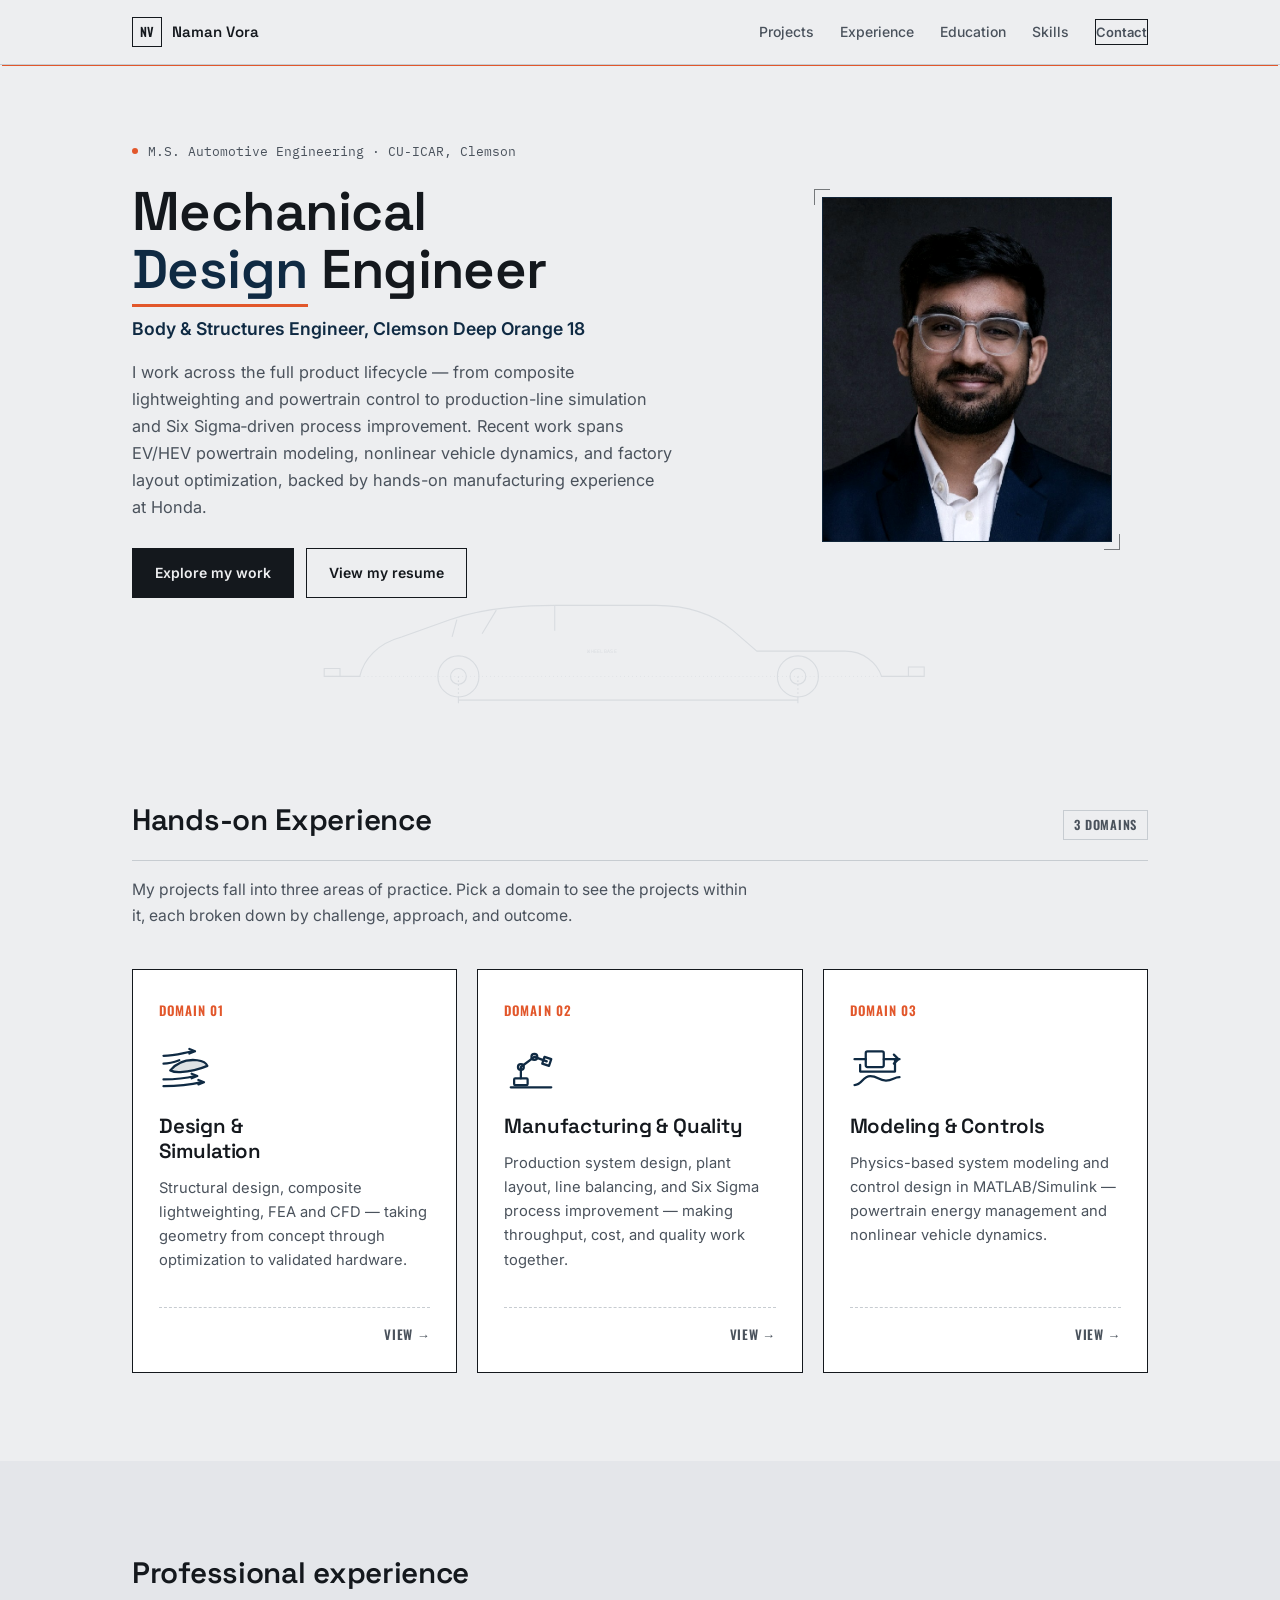
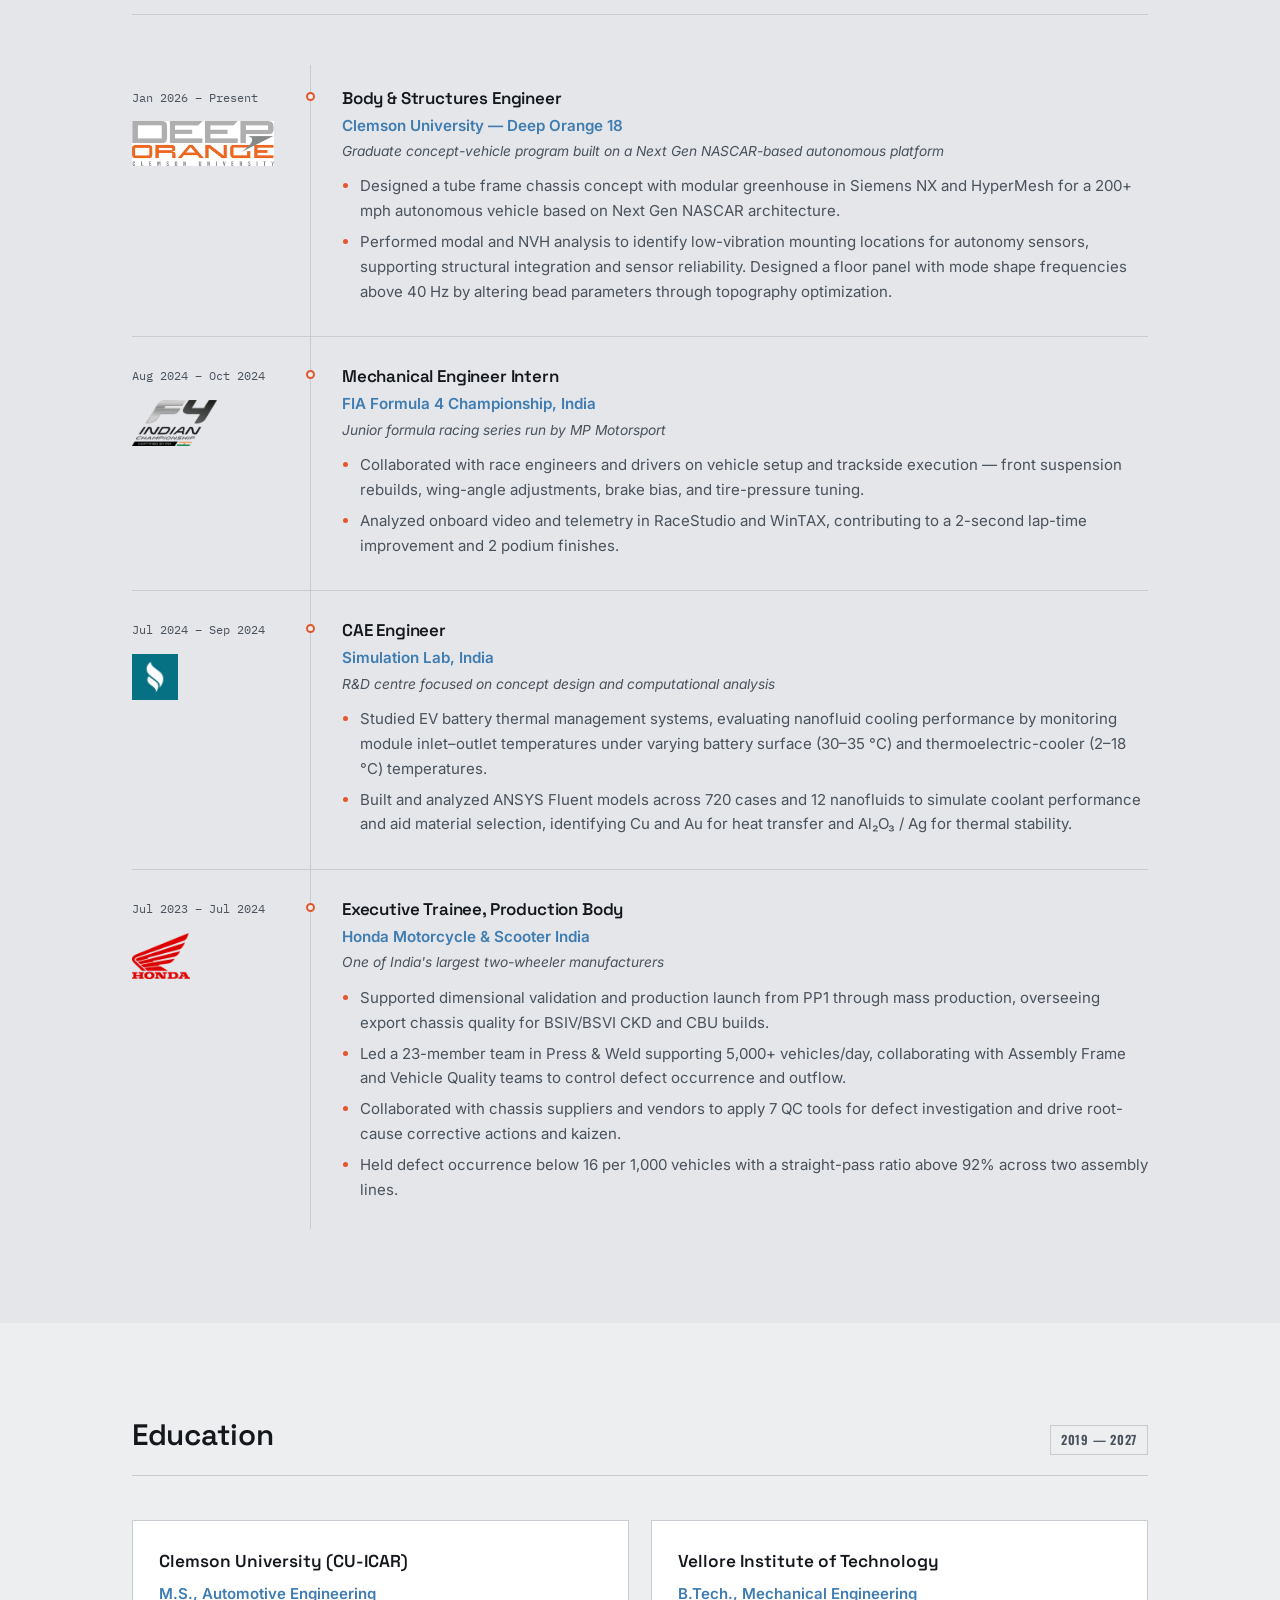
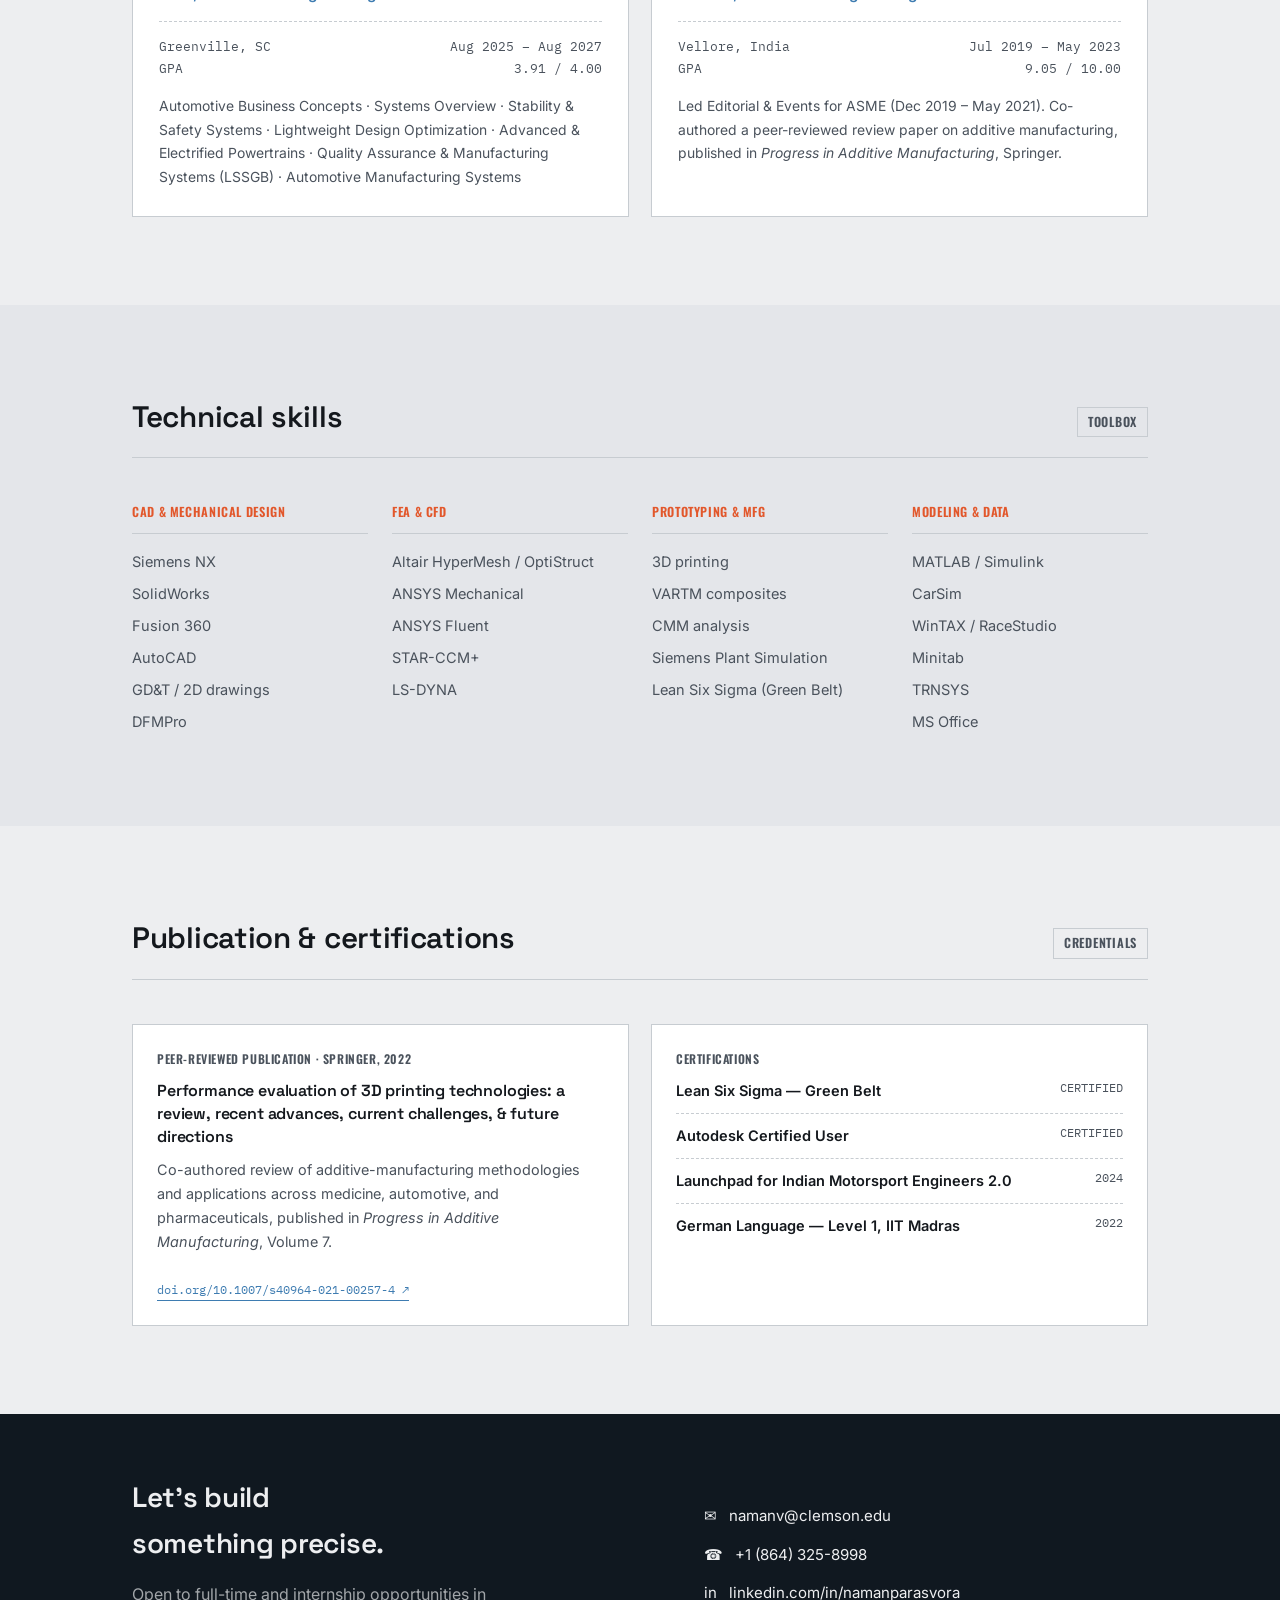
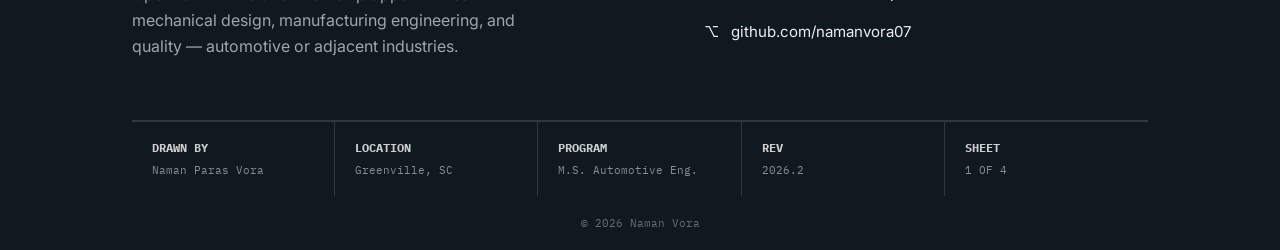
==== index.html @ 6ae72578 "Add files via upload" ====
<!DOCTYPE html>
<html lang="en">
<head>
<meta charset="UTF-8">
<meta name="viewport" content="width=device-width, initial-scale=1.0">
<title>Naman Vora — Mechanical Design, Manufacturing &amp; Quality Engineer</title>
<meta name="description" content="Portfolio of Naman Vora — mechanical engineer working across automotive design, manufacturing systems, and quality engineering.">
<link rel="preconnect" href="https://fonts.googleapis.com">
<link rel="preconnect" href="https://fonts.gstatic.com" crossorigin>
<link href="https://fonts.googleapis.com/css2?family=Space+Grotesk:wght@500;600;700&family=Inter:wght@400;500;600&family=IBM+Plex+Mono:wght@400;500;600&family=Oswald:wght@500;600;700&display=swap" rel="stylesheet">
<link rel="stylesheet" href="styles.css">
</head>
<body>

<nav class="nav">
  <div class="wrap">
    <a href="index.html" class="nav-mark"><span class="box">NV</span> Naman Vora</a>
    <ul class="nav-links" id="navLinks">
      <li><a href="#work">Projects</a></li>
      <li><a href="#experience">Experience</a></li>
      <li><a href="#education">Education</a></li>
      <li><a href="#skills">Skills</a></li>
      <li><a href="#contact" class="nav-cta">Contact</a></li>
    </ul>
    <button class="nav-toggle" id="navToggle" aria-label="Toggle menu"><span></span></button>
  </div>
</nav>

<header class="hero">
  <div class="wrap">
    <div>
      <div class="eyebrow-line"><span class="dot"></span> M.S. Automotive Engineering · CU-ICAR, Clemson</div>
      <h1>Mechanical <em>Design</em> Engineer</h1>
      <div class="role">Body &amp; Structures Engineer, Clemson Deep Orange 18</div>
      <p class="lede">I work across the full product lifecycle — from composite lightweighting and powertrain control to production-line simulation and Six Sigma&#8209;driven process improvement. Recent work spans EV/HEV powertrain modeling, nonlinear vehicle dynamics, and factory layout optimization, backed by hands-on manufacturing experience at Honda.</p>
      <div class="hero-actions">
        <a class="btn btn-solid" href="#work">Explore my work</a>
        <a class="btn btn-ghost" href="assets/Naman_Vora_Resume.pdf" target="_blank" rel="noopener">View my resume</a>
      </div>
    </div>
    <div class="hero-photo-wrap crop">
      <img class="hero-photo" src="assets/naman-photo.jpg" alt="Portrait of Naman Vora">
    </div>
  </div>

  <svg class="blueprint-car" viewBox="0 0 1000 190" preserveAspectRatio="xMidYMax meet" aria-hidden="true">
    <g fill="none" stroke="currentColor" stroke-width="1.4">
      <path d="M120 150 L145 150 C150 128 168 108 198 100 L260 78 C300 64 345 60 392 60 L520 60 C560 60 592 70 618 92 L648 118 L760 118 C782 118 800 132 806 150 L840 150"/>
      <path d="M840 150 L860 150 L860 138 L840 138 Z"/>
      <path d="M120 150 L100 150 L100 140 L120 140 Z"/>
      <path d="M262 100 L268 78 M300 96 L318 66 M392 92 L392 60"/>
      <circle cx="270" cy="150" r="26"/><circle cx="270" cy="150" r="10"/>
      <circle cx="700" cy="150" r="26"/><circle cx="700" cy="150" r="10"/>
      <line x1="270" y1="150" x2="270" y2="176" stroke-dasharray="2 3"/>
      <line x1="700" y1="150" x2="700" y2="176" stroke-dasharray="2 3"/>
      <line x1="270" y1="180" x2="700" y2="180"/>
      <line x1="270" y1="176" x2="270" y2="184"/><line x1="700" y1="176" x2="700" y2="184"/>
      <line x1="100" y1="150" x2="860" y2="150" stroke-dasharray="1 4" stroke-width="1"/>
    </g>
    <text x="452" y="120" class="dim-text" text-anchor="middle">WHEELBASE</text>
  </svg>
</header>

<!-- ============ WORK: THREE DOMAINS ============ -->
<section id="work">
  <div class="wrap">
    <div class="section-head">
      <h2>Hands-on Experience</h2>
      <span class="tag">3 DOMAINS</span>
    </div>
    <p class="section-sub">My projects fall into three areas of practice. Pick a domain to see the projects within it, each broken down by challenge, approach, and outcome.</p>

    <div class="domains">

      <a class="domain-card" href="design-simulation.html">
        <div class="dc-num">DOMAIN 01</div>
        <svg class="dc-icon" viewBox="0 0 48 48" fill="none" stroke="currentColor" stroke-width="2" stroke-linecap="round" stroke-linejoin="round">
          <path d="M10 27 C16 20 25 17 34 18 C39 18.6 42 20.5 43 23 C36 26 28 28 19 28.5 C15 28.7 12 28 10 27 Z" fill="currentColor" fill-opacity=".14"/>
          <path d="M4 14 C14 14 21 11.5 30 10"/>
          <path d="M4 21 C10 21 14 19.5 18 18"/>
          <path d="M4 35 C15 35 24 34 32 32"/>
          <path d="M4 41 C16 41 27 40 38 37.5"/>
          <path d="M27 8 L32 10 L27 12"/>
          <path d="M29 30 L34 32 L29 34"/>
          <path d="M35 35.5 L40 37.5 L35 39.5"/>
        </svg>
        <h3>Design &amp;<br>Simulation</h3>
        <p>Structural design, composite lightweighting, FEA and CFD — taking geometry from concept through optimization to validated hardware.</p>
        <div class="dc-meta"><span></span><span class="dc-go">VIEW →</span></div>
      </a>

      <a class="domain-card" href="manufacturing-quality.html">
        <div class="dc-num">DOMAIN 02</div>
        <svg class="dc-icon" viewBox="0 0 48 48" fill="none" stroke="currentColor" stroke-width="2" stroke-linecap="round" stroke-linejoin="round">
          <path d="M6 42 H42"/>
          <rect x="9" y="34" width="12" height="6" rx="1"/>
          <path d="M15 34 V24 L27 15"/>
          <path d="M27 15 L38 19"/>
          <circle cx="15" cy="24" r="2.6"/>
          <circle cx="27" cy="15" r="2.6"/>
          <path d="M36 15 L42 17 L40 23 L34 21 Z"/>
        </svg>
        <h3>Manufacturing &amp; Quality</h3>
        <p>Production system design, plant layout, line balancing, and Six Sigma process improvement — making throughput, cost, and quality work together.</p>
        <div class="dc-meta"><span></span><span class="dc-go">VIEW →</span></div>
      </a>

      <a class="domain-card" href="modeling-controls.html">
        <div class="dc-num">DOMAIN 03</div>
        <svg class="dc-icon" viewBox="0 0 48 48" fill="none" stroke="currentColor" stroke-width="2" stroke-linecap="round" stroke-linejoin="round">
          <path d="M4 17 H14"/>
          <rect x="14" y="10" width="16" height="14" rx="1.5"/>
          <path d="M30 17 H44"/>
          <path d="M39 13 L43 17 L39 21"/>
          <path d="M40 17 V28 H9 V22"/>
          <path d="M4 40 C11 40 11 32 18 32 C25 32 25 36 32 36 C38 36 39 33 44 33"/>
        </svg>
        <h3>Modeling &amp; Controls</h3>
        <p>Physics-based system modeling and control design in MATLAB/Simulink — powertrain energy management and nonlinear vehicle dynamics.</p>
        <div class="dc-meta"><span></span><span class="dc-go">VIEW →</span></div>
      </a>

    </div>
  </div>
</section>

<!-- ============ EXPERIENCE ============ -->
<section id="experience" style="background:var(--paper-2);">
  <div class="wrap">
    <div class="section-head">
      <h2>Professional experience</h2>
    </div>
    <div class="timeline">
      <div class="tl-item">
        <div class="tl-date">Jan 2026 – Present
          <img class="tl-logo" src="assets/logo-deep-orange.png" alt="Deep Orange, Clemson University logo">
        </div>
        <div class="tl-body">
          <h3>Body &amp; Structures Engineer</h3>
          <div class="org">Clemson University — Deep Orange 18</div>
          <div class="org-desc">Graduate concept-vehicle program built on a Next Gen NASCAR-based autonomous platform</div>
          <ul>
            <li>Designed a tube frame chassis concept with modular greenhouse in Siemens NX and HyperMesh for a 200+ mph autonomous vehicle based on Next Gen NASCAR architecture.</li>
            <li>Performed modal and NVH analysis to identify low-vibration mounting locations for autonomy sensors, supporting structural integration and sensor reliability. Designed a floor panel with mode shape frequencies above 40 Hz by altering bead parameters through topography optimization.</li>
          </ul>
        </div>
      </div>
      <div class="tl-item">
        <div class="tl-date">Aug 2024 – Oct 2024
          <img class="tl-logo" src="assets/logo-f4-indian.png" alt="FIA Formula 4 Indian Championship logo">
        </div>
        <div class="tl-body">
          <h3>Mechanical Engineer Intern</h3>
          <div class="org">FIA Formula 4 Championship, India</div>
          <div class="org-desc">Junior formula racing series run by MP Motorsport</div>
          <ul>
            <li>Collaborated with race engineers and drivers on vehicle setup and trackside execution — front suspension rebuilds, wing-angle adjustments, brake bias, and tire-pressure tuning.</li>
            <li>Analyzed onboard video and telemetry in RaceStudio and WinTAX, contributing to a 2-second lap-time improvement and 2 podium finishes.</li>
          </ul>
        </div>
      </div>
      <div class="tl-item">
        <div class="tl-date">Jul 2024 – Sep 2024
          <img class="tl-logo" src="assets/logo-simulation-lab.png" alt="Simulation Lab logo">
        </div>
        <div class="tl-body">
          <h3>CAE Engineer</h3>
          <div class="org">Simulation Lab, India</div>
          <div class="org-desc">R&amp;D centre focused on concept design and computational analysis</div>
          <ul>
            <li>Studied EV battery thermal management systems, evaluating nanofluid cooling performance by monitoring module inlet–outlet temperatures under varying battery surface (30–35 °C) and thermoelectric-cooler (2–18 °C) temperatures.</li>
            <li>Built and analyzed ANSYS Fluent models across 720 cases and 12 nanofluids to simulate coolant performance and aid material selection, identifying Cu and Au for heat transfer and Al₂O₃ / Ag for thermal stability.</li>
          </ul>
        </div>
      </div>
      <div class="tl-item">
        <div class="tl-date">Jul 2023 – Jul 2024
          <img class="tl-logo" src="assets/logo-honda.png" alt="Honda logo">
        </div>
        <div class="tl-body">
          <h3>Executive Trainee, Production Body</h3>
          <div class="org">Honda Motorcycle &amp; Scooter India</div>
          <div class="org-desc">One of India's largest two-wheeler manufacturers</div>
          <ul>
            <li>Supported dimensional validation and production launch from PP1 through mass production, overseeing export chassis quality for BSIV/BSVI CKD and CBU builds.</li>
            <li>Led a 23-member team in Press &amp; Weld supporting 5,000+ vehicles/day, collaborating with Assembly Frame and Vehicle Quality teams to control defect occurrence and outflow.</li>
            <li>Collaborated with chassis suppliers and vendors to apply 7 QC tools for defect investigation and drive root-cause corrective actions and kaizen.</li>
            <li>Held defect occurrence below 16 per 1,000 vehicles with a straight-pass ratio above 92% across two assembly lines.</li>
          </ul>
        </div>
      </div>
    </div>
  </div>
</section>

<!-- ============ EDUCATION ============ -->
<section id="education">
  <div class="wrap">
    <div class="section-head">
      <h2>Education</h2>
      <span class="tag">2019 — 2027</span>
    </div>
    <div class="edu-grid">
      <div class="edu-card">
        <div class="school">Clemson University (CU-ICAR)</div>
        <div class="degree">M.S., Automotive Engineering</div>
        <div class="meta"><span>Greenville, SC</span><span>Aug 2025 – Aug 2027</span></div>
        <div class="meta tight"><span>GPA</span><span>3.91 / 4.00</span></div>
        <div class="courses">Automotive Business Concepts · Systems Overview · Stability &amp; Safety Systems · Lightweight Design Optimization · Advanced &amp; Electrified Powertrains · Quality Assurance &amp; Manufacturing Systems (LSSGB) · Automotive Manufacturing Systems</div>
      </div>
      <div class="edu-card">
        <div class="school">Vellore Institute of Technology</div>
        <div class="degree">B.Tech., Mechanical Engineering</div>
        <div class="meta"><span>Vellore, India</span><span>Jul 2019 – May 2023</span></div>
        <div class="meta tight"><span>GPA</span><span>9.05 / 10.00</span></div>
        <div class="courses">Led Editorial &amp; Events for ASME (Dec 2019 – May 2021). Co-authored a peer-reviewed review paper on additive manufacturing, published in <em>Progress in Additive Manufacturing</em>, Springer.</div>
      </div>
    </div>
  </div>
</section>

<!-- ============ SKILLS ============ -->
<section id="skills" style="background:var(--paper-2);">
  <div class="wrap">
    <div class="section-head">
      <h2>Technical skills</h2>
      <span class="tag">TOOLBOX</span>
    </div>
    <div class="skills-grid">
      <div class="skill-col">
        <div class="skill-cat">CAD &amp; MECHANICAL DESIGN</div>
        <ul><li>Siemens NX</li><li>SolidWorks</li><li>Fusion 360</li><li>AutoCAD</li><li>GD&amp;T / 2D drawings</li><li>DFMPro</li></ul>
      </div>
      <div class="skill-col">
        <div class="skill-cat">FEA &amp; CFD</div>
        <ul><li>Altair HyperMesh / OptiStruct</li><li>ANSYS Mechanical</li><li>ANSYS Fluent</li><li>STAR-CCM+</li><li>LS-DYNA</li></ul>
      </div>
      <div class="skill-col">
        <div class="skill-cat">PROTOTYPING &amp; MFG</div>
        <ul><li>3D printing</li><li>VARTM composites</li><li>CMM analysis</li><li>Siemens Plant Simulation</li><li>Lean Six Sigma (Green Belt)</li></ul>
      </div>
      <div class="skill-col">
        <div class="skill-cat">MODELING &amp; DATA</div>
        <ul><li>MATLAB / Simulink</li><li>CarSim</li><li>WinTAX / RaceStudio</li><li>Minitab</li><li>TRNSYS</li><li>MS Office</li></ul>
      </div>
    </div>
  </div>
</section>

<!-- ============ PUBLICATION + CERTS ============ -->
<section>
  <div class="wrap">
    <div class="section-head">
      <h2>Publication &amp; certifications</h2>
      <span class="tag">CREDENTIALS</span>
    </div>
    <div class="credly-row">
      <div class="pub-card">
        <div class="k">PEER-REVIEWED PUBLICATION · SPRINGER, 2022</div>
        <h3>Performance evaluation of 3D printing technologies: a review, recent advances, current challenges, &amp; future directions</h3>
        <p style="color:var(--ink-soft); font-size:.9rem; margin-top:10px;">Co-authored review of additive-manufacturing methodologies and applications across medicine, automotive, and pharmaceuticals, published in <em>Progress in Additive Manufacturing</em>, Volume 7.</p>
        <a class="doi" href="https://doi.org/10.1007/s40964-021-00257-4" target="_blank" rel="noopener">doi.org/10.1007/s40964-021-00257-4 ↗</a>
      </div>
      <div class="cert-card">
        <div class="k">CERTIFICATIONS</div>
        <ul class="cert-list">
          <li><span class="c-name">Lean Six Sigma — Green Belt</span><span class="c-meta">CERTIFIED</span></li>
          <li><span class="c-name">Autodesk Certified User</span><span class="c-meta">CERTIFIED</span></li>
          <li><span class="c-name">Launchpad for Indian Motorsport Engineers 2.0</span><span class="c-meta">2024</span></li>
          <li><span class="c-name">German Language — Level 1, IIT Madras</span><span class="c-meta">2022</span></li>
        </ul>
      </div>
    </div>
  </div>
</section>

<footer id="contact">
  <div class="wrap">
    <div class="footer-top">
      <div>
        <h2>Let's build something precise.</h2>
        <p>Open to full-time and internship opportunities in mechanical design, manufacturing engineering, and quality — automotive or adjacent industries.</p>
      </div>
      <div class="footer-contacts">
        <a href="mailto:namanv@clemson.edu">✉ &nbsp; namanv@clemson.edu</a>
        <a href="tel:+18643258998">☎ &nbsp; +1 (864) 325-8998</a>
        <a href="https://www.linkedin.com/in/namanparasvora/" target="_blank" rel="noopener">in &nbsp; linkedin.com/in/namanparasvora</a>
        <a href="https://github.com/namanvora07" target="_blank" rel="noopener">⌥ &nbsp; github.com/namanvora07</a>
      </div>
    </div>
    <div class="title-block">
      <div><b>DRAWN BY</b>Naman Paras Vora</div>
      <div><b>LOCATION</b>Greenville, SC</div>
      <div><b>PROGRAM</b>M.S. Automotive Eng.</div>
      <div><b>REV</b>2026.2</div>
      <div><b>SHEET</b>1 OF 4</div>
    </div>
    <div class="copyright">© 2026 Naman Vora</div>
  </div>
</footer>

<script src="script.js"></script>
</body>
</html>
---- styles.css ----
/* ============================================================
   Naman Vora — Portfolio
   Shared stylesheet: home + three domain pages
   ============================================================ */

:root{
  --paper:      #EDEEF0;
  --paper-2:    #E4E6EA;
  --ink:        #14181D;
  --ink-soft:   #4A525C;
  --navy:       #0F2A43;
  --blue:       #3E7CB1;
  --orange:     #E2572B;
  --line:       #C7CCD1;
  --paper-dark: #101820;
  --white:      #FFFFFF;

  --font-display: 'Space Grotesk', sans-serif;
  --font-body:    'Inter', sans-serif;
  --font-mono:    'IBM Plex Mono', monospace;
  --font-din:     'Oswald', sans-serif;

  --maxw: 1080px;
}

*,*::before,*::after{ box-sizing: border-box; }

@media (prefers-reduced-motion: reduce){
  *{ animation-duration:.001ms !important; transition-duration:.001ms !important; scroll-behavior:auto !important; }
}

html{ scroll-behavior: smooth; }

body{
  margin:0;
  background: var(--paper);
  color: var(--ink);
  font-family: var(--font-body);
  font-size: 16px;
  line-height: 1.65;
  -webkit-font-smoothing: antialiased;
}

a{ color: inherit; text-decoration: none; }
img{ max-width:100%; display:block; }
h1,h2,h3,h4{ font-family: var(--font-display); margin:0; letter-spacing:-.01em; }

.wrap{ max-width: var(--maxw); margin:0 auto; padding: 0 32px; }

:focus-visible{ outline: 2px solid var(--orange); outline-offset: 3px; }

/* =========================== NAV =========================== */
.nav{
  position: sticky;
  top:0; z-index:100;
  background: rgba(237,238,240,.92);
  backdrop-filter: saturate(140%) blur(8px);
  border-bottom: 1px solid var(--line);
  box-shadow: 0 3px 0 -2px var(--orange);
}
.nav .wrap{ display:flex; align-items:center; justify-content:space-between; height:64px; }
.nav-mark{ display:flex; align-items:center; gap:10px; font-family:var(--font-display); font-weight:600; font-size:15px; }
.nav-mark .box{
  width:30px; height:30px; border:1.5px solid var(--ink);
  display:flex; align-items:center; justify-content:center;
  font-family:var(--font-din); font-weight:600; font-size:12.5px;
}
.nav-links{ display:flex; gap:26px; list-style:none; margin:0; padding:0; font-size:14px; font-weight:500; align-items:center; }
.nav-links a{ color:var(--ink-soft); padding:4px 0; position:relative; transition:color .15s ease; }
.nav-links a:hover, .nav-links a.active{ color:var(--ink); }
.nav-links a::after{ content:''; position:absolute; left:0; right:100%; bottom:-2px; height:2px; background:var(--orange); transition:right .2s ease; }
.nav-links a:hover::after, .nav-links a.active::after{ right:0; }
.nav-cta{ border:1.5px solid var(--ink); padding:7px 16px; font-size:13px; font-weight:600; }
.nav-cta:hover{ background:var(--ink); color:var(--paper); }
.nav-cta::after{ display:none; }
.nav-toggle{ display:none; background:none; border:1.5px solid var(--ink); width:40px; height:36px; align-items:center; justify-content:center; cursor:pointer; }
.nav-toggle span, .nav-toggle span::before, .nav-toggle span::after{ content:''; display:block; width:18px; height:2px; background:var(--ink); position:relative; }
.nav-toggle span::before{ position:absolute; top:-6px; }
.nav-toggle span::after{ position:absolute; top:6px; }

/* =========================== HOME HERO =========================== */
.hero{ padding: 76px 0 0; position:relative; overflow:hidden; }
.hero .wrap{
  display:grid; grid-template-columns: 1.4fr .85fr; gap:56px; align-items:center;
  position:relative; z-index:2; padding-bottom: 110px;
}
.eyebrow-line{ display:flex; align-items:center; gap:10px; font-family:var(--font-mono); font-size:12.5px; color:var(--ink-soft); margin-bottom:20px; }
.eyebrow-line .dot{ width:6px; height:6px; background:var(--orange); border-radius:50%; }
.hero h1{ font-size: clamp(2.3rem, 4.4vw, 3.4rem); line-height:1.07; font-weight:600; max-width:12ch; }
.hero h1 em{ font-style:normal; color:var(--navy); border-bottom:3px solid var(--orange); }
.hero .role{ margin-top:16px; font-size:1.1rem; color:var(--navy); font-weight:600; }
.hero p.lede{ margin-top:16px; max-width:54ch; color:var(--ink-soft); font-size:1.02rem; }
.hero-actions{ margin-top:28px; display:flex; gap:12px; flex-wrap:wrap; }

.btn{ display:inline-flex; align-items:center; gap:8px; padding:12px 22px; font-size:14px; font-weight:600; border:1.5px solid var(--ink); cursor:pointer; transition:all .15s ease; }
.btn-solid{ background:var(--ink); color:var(--paper); }
.btn-solid:hover{ background:var(--navy); border-color:var(--navy); }
.btn-ghost:hover{ background:var(--ink); color:var(--paper); }

.crop{ position:relative; }
.crop::before, .crop::after{ content:''; position:absolute; width:16px; height:16px; border:1.5px solid var(--ink); opacity:.55; }
.crop::before{ top:-8px; left:-8px; border-right:none; border-bottom:none; }
.crop::after{ bottom:-8px; right:-8px; border-left:none; border-top:none; }

.hero-photo-wrap{ position:relative; justify-self:center; }
.hero-photo{ width:290px; height:345px; object-fit:cover; filter:grayscale(28%) contrast(1.04); border:1px solid var(--navy); background:var(--navy); }

.blueprint-car{
  position:absolute; left:0; right:0; bottom:0; width:100%; height:150px;
  z-index:1; pointer-events:none; color:var(--navy); opacity:.09;
}
.blueprint-car .dim-text{ font-family:var(--font-mono); font-size:6px; letter-spacing:.06em; fill:var(--navy); stroke:none; }


/* =========================== SECTIONS =========================== */
section{ padding: 88px 0; }
.section-head{
  display:flex; align-items:baseline; justify-content:space-between; gap:20px;
  margin-bottom:44px; border-bottom:1px solid var(--line); padding-bottom:16px;
}
.section-head h2{ font-size:1.85rem; font-weight:600; }
.section-head .tag{
  font-family:var(--font-din); font-weight:600; font-size:12.5px; letter-spacing:.06em;
  color:var(--ink-soft); border:1px solid var(--line); padding:4px 10px; white-space:nowrap;
}
.section-sub{ max-width:62ch; color:var(--ink-soft); margin:-28px 0 40px; font-size:.98rem; }

/* =========================== DOMAIN CARDS (home) =========================== */
.domains{ display:grid; grid-template-columns:repeat(3,1fr); gap:20px; }
.domain-card{
  display:flex; flex-direction:column;
  border:1.5px solid var(--ink); background:var(--white);
  padding:30px 26px 26px; min-height:290px;
  transition: background .18s ease, color .18s ease, transform .18s ease;
}
.domain-card:hover{ background:var(--navy); color:var(--paper); transform:translateY(-3px); }
.domain-card .dc-num{
  font-family:var(--font-din); font-weight:600; font-size:13px; letter-spacing:.08em;
  color:var(--orange); margin-bottom:18px;
}
.domain-card .dc-icon{ width:54px; height:54px; margin-bottom:20px; color:var(--navy); transition:color .18s ease; }
.domain-card:hover .dc-icon{ color:var(--orange); }
.domain-card h3{ font-size:1.28rem; font-weight:600; line-height:1.22; }
.domain-card p{ margin-top:12px; font-size:.92rem; color:var(--ink-soft); transition:color .18s ease; flex-grow:1; }
.domain-card:hover p{ color:rgba(237,238,240,.78); }
.domain-card .dc-meta{
  margin-top:20px; padding-top:16px; border-top:1px dashed var(--line);
  display:flex; justify-content:flex-end; align-items:center;
  font-family:var(--font-mono); font-size:11.5px; color:var(--ink-soft);
  transition:color .18s ease, border-color .18s ease;
}
.domain-card:hover .dc-meta{ color:rgba(237,238,240,.7); border-color:rgba(237,238,240,.25); }
.domain-card .dc-go{ font-family:var(--font-din); font-weight:600; font-size:13px; letter-spacing:.05em; }

/* =========================== EXPERIENCE =========================== */
.timeline{ position:relative; }
.timeline::before{ content:''; position:absolute; left:178px; top:6px; bottom:6px; width:1px; background:var(--line); }
.tl-item{ display:grid; grid-template-columns:178px 1fr; gap:32px; padding:26px 0; border-top:1px solid var(--line); position:relative; }
.tl-item:first-child{ border-top:none; }
.tl-item::before{ content:''; position:absolute; left:174px; top:33px; width:9px; height:9px; background:var(--paper); border:2px solid var(--orange); border-radius:50%; }
.tl-date{ font-family:var(--font-mono); font-size:12px; color:var(--ink-soft); padding-top:3px; white-space:nowrap; }
.tl-logo{
  display:block;
  margin-top:14px;
  max-width:142px;
  max-height:46px;
  width:auto;
  height:auto;
  object-fit:contain;
  object-position:left center;
}
.tl-body h3{ font-size:1.06rem; font-weight:600; }
.tl-body .org{ color:var(--blue); font-weight:600; font-size:.95rem; }
.tl-body .org-desc{ color:var(--ink-soft); font-size:.86rem; font-style:italic; margin-top:2px; }
.tl-body ul{ margin:12px 0 0; padding-left:18px; color:var(--ink-soft); font-size:.94rem; }
.tl-body li{ margin-bottom:6px; }
.tl-body li::marker{ color:var(--orange); }

/* =========================== EDUCATION =========================== */
.edu-grid{ display:grid; grid-template-columns:1fr 1fr; gap:22px; }
.edu-card{ border:1px solid var(--line); padding:26px; background:var(--white); }
.edu-card .school{ font-size:1.08rem; font-weight:600; font-family:var(--font-display); }
.edu-card .degree{ margin-top:6px; color:var(--blue); font-weight:600; font-size:.94rem; }
.edu-card .meta{
  display:flex; justify-content:space-between; margin-top:14px; padding-top:14px;
  border-top:1px dashed var(--line); font-family:var(--font-mono); font-size:12.5px; color:var(--ink-soft);
}
.edu-card .meta.tight{ border-top:none; margin-top:2px; padding-top:0; }
.edu-card .courses{ margin-top:16px; font-size:.87rem; color:var(--ink-soft); line-height:1.7; }

/* =========================== SKILLS =========================== */
.skills-grid{ display:grid; grid-template-columns:repeat(4,1fr); gap:24px; }
.skill-col .skill-cat{ font-family:var(--font-din); font-weight:600; font-size:12.5px; letter-spacing:.05em; color:var(--orange); margin-bottom:12px; padding-bottom:10px; border-bottom:1px solid var(--line); }
.skill-col ul{ list-style:none; margin:0; padding:0; font-size:.91rem; color:var(--ink-soft); }
.skill-col li{ padding:4px 0; }

/* =========================== PUB / CERTS =========================== */
.credly-row{ display:grid; grid-template-columns:1fr 1fr; gap:22px; }
.pub-card, .cert-card{ border:1px solid var(--line); background:var(--white); padding:24px; }
.pub-card .k, .cert-card .k{ font-family:var(--font-din); font-weight:600; font-size:12px; letter-spacing:.05em; color:var(--ink-soft); margin-bottom:10px; }
.pub-card h3{ font-size:1rem; font-weight:600; line-height:1.45; }
.pub-card .doi{ margin-top:12px; display:inline-block; font-family:var(--font-mono); font-size:12px; color:var(--blue); border-bottom:1px solid var(--blue); }
.cert-list{ list-style:none; margin:0; padding:0; }
.cert-list li{ display:flex; justify-content:space-between; gap:16px; padding:10px 0; border-top:1px dashed var(--line); font-size:.91rem; }
.cert-list li:first-child{ border-top:none; padding-top:0; }
.cert-list .c-name{ font-weight:600; }
.cert-list .c-meta{ color:var(--ink-soft); font-family:var(--font-mono); font-size:11.5px; white-space:nowrap; }

/* =========================== DOMAIN PAGE HEADER =========================== */
.page-head{ background:var(--navy); color:var(--paper); padding:56px 0 44px; position:relative; overflow:hidden; }
.breadcrumb{ font-family:var(--font-mono); font-size:12px; color:rgba(237,238,240,.6); margin-bottom:20px; }
.breadcrumb a:hover{ color:var(--orange); }
.page-head h1{
  font-family: var(--font-din);
  font-weight: 700;
  text-transform: uppercase;
  font-size:clamp(2.1rem,4.2vw,3.1rem);
  max-width:18ch;
  line-height:1.06;
  letter-spacing:.01em;
  background: linear-gradient(95deg, #FF6A2B 0%, #E2572B 35%, #A44BC4 78%, #8B5CF6 100%);
  -webkit-background-clip: text;
  background-clip: text;
  color: transparent;
  -webkit-text-fill-color: transparent;
  padding-bottom: .06em;
}
.page-head p{ margin-top:16px; max-width:58ch; color:rgba(237,238,240,.75); font-size:1rem; }

/* =========================== PROJECT ENTRIES (domain pages) =========================== */
.projects-stack{ padding: 0 0 88px; }

.proj{ padding: 0 0 64px; }

/* full-bleed black banner heading each project */
.proj-banner{
  background: #000;
  color: #FFF;
  padding: 40px 0;
  margin-bottom: 30px;
}
.proj-banner .wrap{ display:block; }
.proj-banner h2{
  font-family: var(--font-din);
  font-weight: 700;
  text-transform: uppercase;
  font-size: clamp(1.75rem, 4.1vw, 3.15rem);
  line-height: 1.02;
  letter-spacing: .005em;
  margin: 0;
}

/* project meta sits below the black band, on the light page */
.proj-meta{
  display:grid; grid-template-columns:62px 1fr; gap:22px; align-items:start;
  margin-bottom: 34px;
}
.pb-index{
  font-family: var(--font-din); font-weight:600; font-size:16px;
  border:1.5px solid var(--ink); color:var(--ink);
  width:48px; height:48px; display:flex; align-items:center; justify-content:center;
}
.proj-meta .proj-sub{ color:var(--ink-soft); font-size:.95rem; }
.proj-meta .tags{ margin-top:14px; }

.tags{ display:flex; flex-wrap:wrap; gap:8px; }
.tag-chip{ font-family:var(--font-mono); font-size:11px; border:1px solid var(--line); padding:4px 9px; color:var(--ink-soft); background:var(--white); }

.cao{ display:block; max-width: 76ch; }
.cao-block{ padding:18px 0; border-top:1px dashed var(--line); }
.cao-block:first-child{ border-top:none; padding-top:0; }
.cao-label{
  font-family:var(--font-din); font-weight:600; font-size:12.5px; letter-spacing:.07em;
  color:var(--orange); margin-bottom:8px;
}
.cao-text{ color:var(--ink-soft); font-size:.97rem; }
.cao-text p + p{ margin-top:10px; }
.cao-text ul{ margin:8px 0 0; padding-left:18px; }
.cao-text li{ margin-bottom:5px; }
.cao-text li::marker{ color:var(--orange); }

/* project figures */
.proj-figures{
  margin-top:34px; display:grid; grid-template-columns:1fr 1fr; gap:22px;
}
.proj-figures.single{ grid-template-columns:1fr; }
.proj-figures figure.narrow img{ max-width:560px; }
.proj-figures figure{ margin:0; }
.proj-figures img{ width:100%; border:1px solid var(--line); background:var(--white); }
.proj-figures figcaption{
  margin-top:9px; font-family:var(--font-mono); font-size:11.5px; color:var(--ink-soft); line-height:1.5;
}


.page-nav{ border-top:1px solid var(--line); padding:34px 0 0; margin-top:20px; display:flex; justify-content:space-between; gap:20px; flex-wrap:wrap; }
.page-nav a{ font-family:var(--font-din); font-weight:600; font-size:14px; letter-spacing:.04em; border-bottom:2px solid transparent; padding-bottom:2px; }
.page-nav a:hover{ border-color:var(--orange); }

.note{
  background:#FFF6E8; border:1px solid #E8C88F; border-left:3px solid var(--orange);
  padding:14px 16px; font-size:.88rem; color:#6B4E1E; margin-top:16px;
}
.note b{ color:#4A3512; }

/* =========================== FOOTER =========================== */
footer{ background:var(--paper-dark); color:var(--paper); padding-top:60px; }
.footer-top{ display:grid; grid-template-columns:1.2fr 1fr; gap:40px; padding-bottom:44px; border-bottom:1px solid rgba(237,238,240,.14); }
.footer-top h2{ font-size:1.75rem; max-width:14ch; font-weight:600; }
.footer-top p{ color:rgba(237,238,240,.66); margin-top:14px; max-width:42ch; }
.footer-contacts{ display:flex; flex-direction:column; gap:13px; justify-content:center; align-items:flex-start; }
.footer-contacts a{ display:flex; align-items:center; gap:10px; font-size:.94rem; border-bottom:1px solid transparent; }
.footer-contacts a:hover{ border-color:var(--orange); }
.title-block{ display:grid; grid-template-columns:repeat(5,1fr); font-family:var(--font-mono); font-size:11px; color:rgba(237,238,240,.55); }
.title-block div{ padding:16px 20px; border-right:1px solid rgba(237,238,240,.14); border-top:1px solid rgba(237,238,240,.14); }
.title-block div:last-child{ border-right:none; }
.title-block b{ display:block; color:rgba(237,238,240,.85); font-size:12px; margin-bottom:4px; }
.copyright{ text-align:center; padding:18px 0; font-size:11px; color:rgba(237,238,240,.4); font-family:var(--font-mono); }

/* =========================== RESPONSIVE =========================== */
@media (max-width: 900px){
  .nav-links{ display:none; }
  .nav-toggle{ display:flex; }
  .hero .wrap{ grid-template-columns:1fr; padding-bottom:90px; }
  .hero-photo-wrap{ order:-1; margin-bottom:14px; }
  .hero-photo{ width:220px; height:262px; }
  .blueprint-car{ height:110px; opacity:.07; }
  .domains{ grid-template-columns:1fr; }
  .domain-card{ min-height:auto; }
  .edu-grid, .credly-row{ grid-template-columns:1fr; }
  .timeline::before{ left:8px; }
  .tl-item{ grid-template-columns:1fr; gap:8px; }
  .tl-item::before{ left:4px; top:8px; }
  .tl-date{ padding-top:0; }
  .tl-logo{ margin-top:10px; max-height:32px; }
  .skills-grid{ grid-template-columns:1fr 1fr; }
      .proj-figures{ grid-template-columns:1fr; }
  .proj-meta{ grid-template-columns:1fr; gap:14px; }
  .footer-top{ grid-template-columns:1fr; }
  .title-block{ grid-template-columns:1fr 1fr; }
  .title-block div{ border-right:none; }
}
@media (max-width: 520px){
  .wrap{ padding:0 20px; }
  section{ padding:60px 0; }
  .projects-stack{ padding:0 0 64px; }
  .proj{ padding:0 0 48px; }
  .proj-banner{ padding:26px 0; margin-bottom:32px; }
  .skills-grid{ grid-template-columns:1fr; }
  }
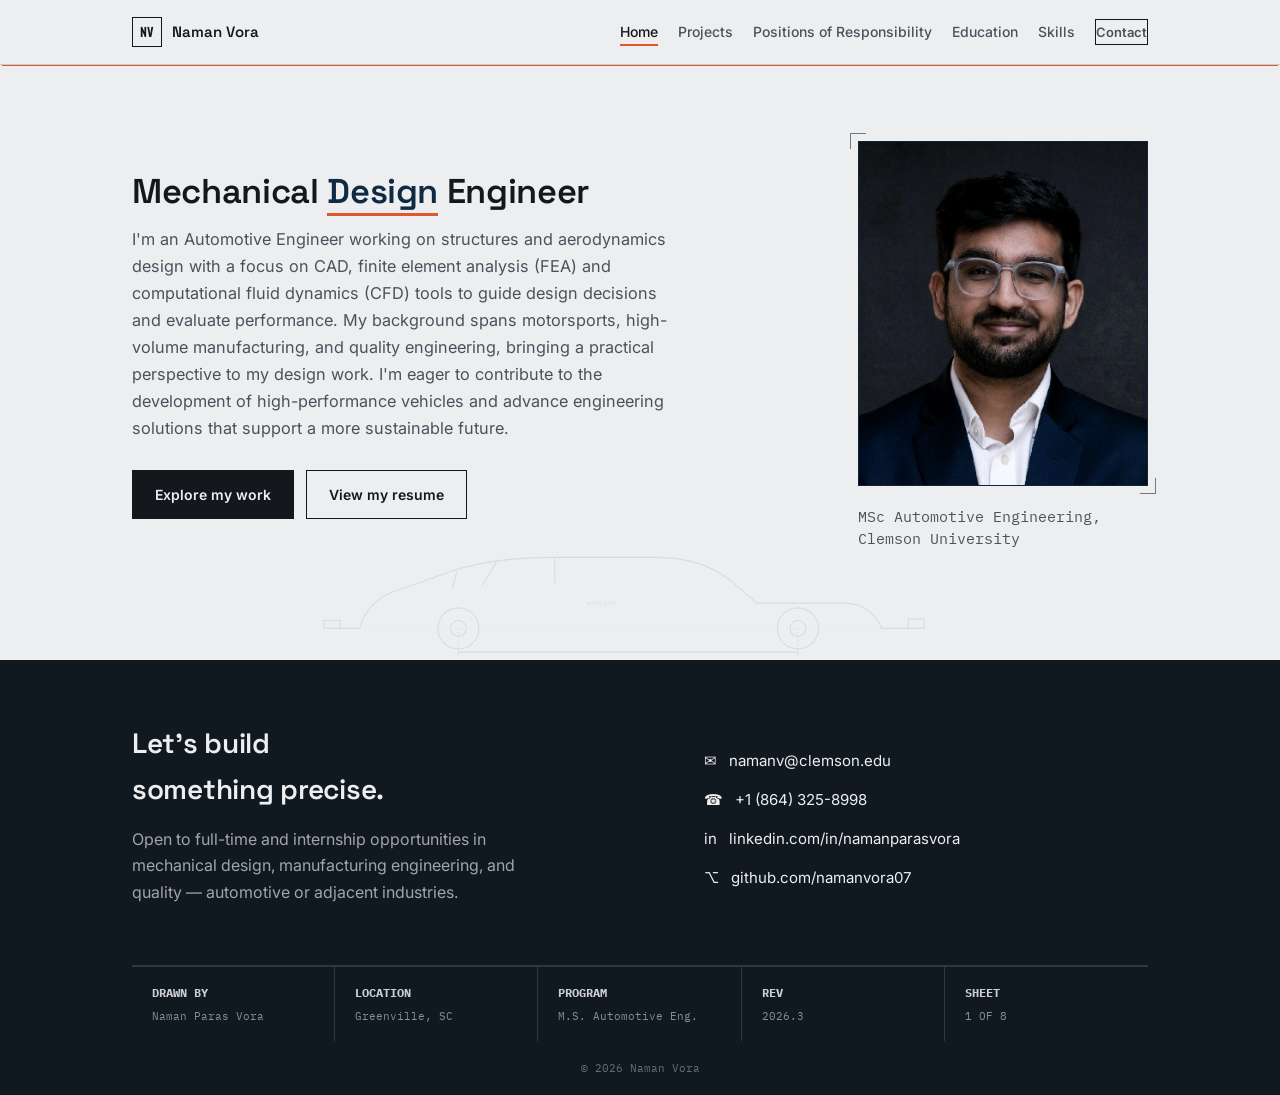
==== commit b6c26c2b: "Add files via upload" ====
--- a/index.html
+++ b/index.html
@@ -3,24 +3,24 @@
 <head>
 <meta charset="UTF-8">
 <meta name="viewport" content="width=device-width, initial-scale=1.0">
-<title>Naman Vora — Mechanical Design, Manufacturing &amp; Quality Engineer</title>
-<meta name="description" content="Portfolio of Naman Vora — mechanical engineer working across automotive design, manufacturing systems, and quality engineering.">
+<title>Naman Vora — Mechanical Design Engineer</title>
+<meta name="description" content="Portfolio of Naman Vora — mechanical design, manufacturing and quality engineer.">
 <link rel="preconnect" href="https://fonts.googleapis.com">
 <link rel="preconnect" href="https://fonts.gstatic.com" crossorigin>
 <link href="https://fonts.googleapis.com/css2?family=Space+Grotesk:wght@500;600;700&family=Inter:wght@400;500;600&family=IBM+Plex+Mono:wght@400;500;600&family=Oswald:wght@500;600;700&display=swap" rel="stylesheet">
 <link rel="stylesheet" href="styles.css">
 </head>
 <body>
-
 <nav class="nav">
   <div class="wrap">
     <a href="index.html" class="nav-mark"><span class="box">NV</span> Naman Vora</a>
     <ul class="nav-links" id="navLinks">
-      <li><a href="#work">Projects</a></li>
-      <li><a href="#experience">Experience</a></li>
-      <li><a href="#education">Education</a></li>
-      <li><a href="#skills">Skills</a></li>
-      <li><a href="#contact" class="nav-cta">Contact</a></li>
+      <li><a href="index.html" class="active">Home</a></li>
+      <li><a href="projects.html">Projects</a></li>
+      <li><a href="experience.html">Positions of Responsibility</a></li>
+      <li><a href="education.html">Education</a></li>
+      <li><a href="skills.html">Skills</a></li>
+      <li><a href="index.html#contact" class="nav-cta">Contact</a></li>
     </ul>
     <button class="nav-toggle" id="navToggle" aria-label="Toggle menu"><span></span></button>
   </div>
@@ -29,17 +29,19 @@
 <header class="hero">
   <div class="wrap">
     <div>
-      <div class="eyebrow-line"><span class="dot"></span> M.S. Automotive Engineering · CU-ICAR, Clemson</div>
       <h1>Mechanical <em>Design</em> Engineer</h1>
-      <div class="role">Body &amp; Structures Engineer, Clemson Deep Orange 18</div>
-      <p class="lede">I work across the full product lifecycle — from composite lightweighting and powertrain control to production-line simulation and Six Sigma&#8209;driven process improvement. Recent work spans EV/HEV powertrain modeling, nonlinear vehicle dynamics, and factory layout optimization, backed by hands-on manufacturing experience at Honda.</p>
+      <p class="lede">I'm an Automotive Engineer working on structures and aerodynamics design with a focus on CAD, finite element analysis (FEA) and computational fluid dynamics (CFD) tools to guide design decisions and evaluate performance. My background spans motorsports, high-volume manufacturing, and quality engineering, bringing a practical perspective to my design work. I'm eager to contribute to the development of high-performance vehicles and advance engineering solutions that support a more sustainable future.</p>
       <div class="hero-actions">
-        <a class="btn btn-solid" href="#work">Explore my work</a>
+        <a class="btn btn-solid" href="projects.html">Explore my work</a>
         <a class="btn btn-ghost" href="assets/Naman_Vora_Resume.pdf" target="_blank" rel="noopener">View my resume</a>
       </div>
     </div>
-    <div class="hero-photo-wrap crop">
-      <img class="hero-photo" src="assets/naman-photo.jpg" alt="Portrait of Naman Vora">
+    <div class="hero-photo-wrap">
+      <div class="hero-photo-frame crop"><img class="hero-photo" src="assets/naman-photo.jpg" alt="Portrait of Naman Vora"></div>
+      <div class="eyebrow-line">
+            <img class="eyebrow-logo" src="assets/logo-clemson.png" alt="Clemson University logo" onerror="this.style.display='none'">
+            <span>MSc Automotive Engineering,<br>Clemson University</span>
+          </div>
     </div>
   </div>
 
@@ -61,219 +63,6 @@
   </svg>
 </header>
 
-<!-- ============ WORK: THREE DOMAINS ============ -->
-<section id="work">
-  <div class="wrap">
-    <div class="section-head">
-      <h2>Hands-on Experience</h2>
-      <span class="tag">3 DOMAINS</span>
-    </div>
-    <p class="section-sub">My projects fall into three areas of practice. Pick a domain to see the projects within it, each broken down by challenge, approach, and outcome.</p>
-
-    <div class="domains">
-
-      <a class="domain-card" href="design-simulation.html">
-        <div class="dc-num">DOMAIN 01</div>
-        <svg class="dc-icon" viewBox="0 0 48 48" fill="none" stroke="currentColor" stroke-width="2" stroke-linecap="round" stroke-linejoin="round">
-          <path d="M10 27 C16 20 25 17 34 18 C39 18.6 42 20.5 43 23 C36 26 28 28 19 28.5 C15 28.7 12 28 10 27 Z" fill="currentColor" fill-opacity=".14"/>
-          <path d="M4 14 C14 14 21 11.5 30 10"/>
-          <path d="M4 21 C10 21 14 19.5 18 18"/>
-          <path d="M4 35 C15 35 24 34 32 32"/>
-          <path d="M4 41 C16 41 27 40 38 37.5"/>
-          <path d="M27 8 L32 10 L27 12"/>
-          <path d="M29 30 L34 32 L29 34"/>
-          <path d="M35 35.5 L40 37.5 L35 39.5"/>
-        </svg>
-        <h3>Design &amp;<br>Simulation</h3>
-        <p>Structural design, composite lightweighting, FEA and CFD — taking geometry from concept through optimization to validated hardware.</p>
-        <div class="dc-meta"><span></span><span class="dc-go">VIEW →</span></div>
-      </a>
-
-      <a class="domain-card" href="manufacturing-quality.html">
-        <div class="dc-num">DOMAIN 02</div>
-        <svg class="dc-icon" viewBox="0 0 48 48" fill="none" stroke="currentColor" stroke-width="2" stroke-linecap="round" stroke-linejoin="round">
-          <path d="M6 42 H42"/>
-          <rect x="9" y="34" width="12" height="6" rx="1"/>
-          <path d="M15 34 V24 L27 15"/>
-          <path d="M27 15 L38 19"/>
-          <circle cx="15" cy="24" r="2.6"/>
-          <circle cx="27" cy="15" r="2.6"/>
-          <path d="M36 15 L42 17 L40 23 L34 21 Z"/>
-        </svg>
-        <h3>Manufacturing &amp; Quality</h3>
-        <p>Production system design, plant layout, line balancing, and Six Sigma process improvement — making throughput, cost, and quality work together.</p>
-        <div class="dc-meta"><span></span><span class="dc-go">VIEW →</span></div>
-      </a>
-
-      <a class="domain-card" href="modeling-controls.html">
-        <div class="dc-num">DOMAIN 03</div>
-        <svg class="dc-icon" viewBox="0 0 48 48" fill="none" stroke="currentColor" stroke-width="2" stroke-linecap="round" stroke-linejoin="round">
-          <path d="M4 17 H14"/>
-          <rect x="14" y="10" width="16" height="14" rx="1.5"/>
-          <path d="M30 17 H44"/>
-          <path d="M39 13 L43 17 L39 21"/>
-          <path d="M40 17 V28 H9 V22"/>
-          <path d="M4 40 C11 40 11 32 18 32 C25 32 25 36 32 36 C38 36 39 33 44 33"/>
-        </svg>
-        <h3>Modeling &amp; Controls</h3>
-        <p>Physics-based system modeling and control design in MATLAB/Simulink — powertrain energy management and nonlinear vehicle dynamics.</p>
-        <div class="dc-meta"><span></span><span class="dc-go">VIEW →</span></div>
-      </a>
-
-    </div>
-  </div>
-</section>
-
-<!-- ============ EXPERIENCE ============ -->
-<section id="experience" style="background:var(--paper-2);">
-  <div class="wrap">
-    <div class="section-head">
-      <h2>Professional experience</h2>
-    </div>
-    <div class="timeline">
-      <div class="tl-item">
-        <div class="tl-date">Jan 2026 – Present
-          <img class="tl-logo" src="assets/logo-deep-orange.png" alt="Deep Orange, Clemson University logo">
-        </div>
-        <div class="tl-body">
-          <h3>Body &amp; Structures Engineer</h3>
-          <div class="org">Clemson University — Deep Orange 18</div>
-          <div class="org-desc">Graduate concept-vehicle program built on a Next Gen NASCAR-based autonomous platform</div>
-          <ul>
-            <li>Designed a tube frame chassis concept with modular greenhouse in Siemens NX and HyperMesh for a 200+ mph autonomous vehicle based on Next Gen NASCAR architecture.</li>
-            <li>Performed modal and NVH analysis to identify low-vibration mounting locations for autonomy sensors, supporting structural integration and sensor reliability. Designed a floor panel with mode shape frequencies above 40 Hz by altering bead parameters through topography optimization.</li>
-          </ul>
-        </div>
-      </div>
-      <div class="tl-item">
-        <div class="tl-date">Aug 2024 – Oct 2024
-          <img class="tl-logo" src="assets/logo-f4-indian.png" alt="FIA Formula 4 Indian Championship logo">
-        </div>
-        <div class="tl-body">
-          <h3>Mechanical Engineer Intern</h3>
-          <div class="org">FIA Formula 4 Championship, India</div>
-          <div class="org-desc">Junior formula racing series run by MP Motorsport</div>
-          <ul>
-            <li>Collaborated with race engineers and drivers on vehicle setup and trackside execution — front suspension rebuilds, wing-angle adjustments, brake bias, and tire-pressure tuning.</li>
-            <li>Analyzed onboard video and telemetry in RaceStudio and WinTAX, contributing to a 2-second lap-time improvement and 2 podium finishes.</li>
-          </ul>
-        </div>
-      </div>
-      <div class="tl-item">
-        <div class="tl-date">Jul 2024 – Sep 2024
-          <img class="tl-logo" src="assets/logo-simulation-lab.png" alt="Simulation Lab logo">
-        </div>
-        <div class="tl-body">
-          <h3>CAE Engineer</h3>
-          <div class="org">Simulation Lab, India</div>
-          <div class="org-desc">R&amp;D centre focused on concept design and computational analysis</div>
-          <ul>
-            <li>Studied EV battery thermal management systems, evaluating nanofluid cooling performance by monitoring module inlet–outlet temperatures under varying battery surface (30–35 °C) and thermoelectric-cooler (2–18 °C) temperatures.</li>
-            <li>Built and analyzed ANSYS Fluent models across 720 cases and 12 nanofluids to simulate coolant performance and aid material selection, identifying Cu and Au for heat transfer and Al₂O₃ / Ag for thermal stability.</li>
-          </ul>
-        </div>
-      </div>
-      <div class="tl-item">
-        <div class="tl-date">Jul 2023 – Jul 2024
-          <img class="tl-logo" src="assets/logo-honda.png" alt="Honda logo">
-        </div>
-        <div class="tl-body">
-          <h3>Executive Trainee, Production Body</h3>
-          <div class="org">Honda Motorcycle &amp; Scooter India</div>
-          <div class="org-desc">One of India's largest two-wheeler manufacturers</div>
-          <ul>
-            <li>Supported dimensional validation and production launch from PP1 through mass production, overseeing export chassis quality for BSIV/BSVI CKD and CBU builds.</li>
-            <li>Led a 23-member team in Press &amp; Weld supporting 5,000+ vehicles/day, collaborating with Assembly Frame and Vehicle Quality teams to control defect occurrence and outflow.</li>
-            <li>Collaborated with chassis suppliers and vendors to apply 7 QC tools for defect investigation and drive root-cause corrective actions and kaizen.</li>
-            <li>Held defect occurrence below 16 per 1,000 vehicles with a straight-pass ratio above 92% across two assembly lines.</li>
-          </ul>
-        </div>
-      </div>
-    </div>
-  </div>
-</section>
-
-<!-- ============ EDUCATION ============ -->
-<section id="education">
-  <div class="wrap">
-    <div class="section-head">
-      <h2>Education</h2>
-      <span class="tag">2019 — 2027</span>
-    </div>
-    <div class="edu-grid">
-      <div class="edu-card">
-        <div class="school">Clemson University (CU-ICAR)</div>
-        <div class="degree">M.S., Automotive Engineering</div>
-        <div class="meta"><span>Greenville, SC</span><span>Aug 2025 – Aug 2027</span></div>
-        <div class="meta tight"><span>GPA</span><span>3.91 / 4.00</span></div>
-        <div class="courses">Automotive Business Concepts · Systems Overview · Stability &amp; Safety Systems · Lightweight Design Optimization · Advanced &amp; Electrified Powertrains · Quality Assurance &amp; Manufacturing Systems (LSSGB) · Automotive Manufacturing Systems</div>
-      </div>
-      <div class="edu-card">
-        <div class="school">Vellore Institute of Technology</div>
-        <div class="degree">B.Tech., Mechanical Engineering</div>
-        <div class="meta"><span>Vellore, India</span><span>Jul 2019 – May 2023</span></div>
-        <div class="meta tight"><span>GPA</span><span>9.05 / 10.00</span></div>
-        <div class="courses">Led Editorial &amp; Events for ASME (Dec 2019 – May 2021). Co-authored a peer-reviewed review paper on additive manufacturing, published in <em>Progress in Additive Manufacturing</em>, Springer.</div>
-      </div>
-    </div>
-  </div>
-</section>
-
-<!-- ============ SKILLS ============ -->
-<section id="skills" style="background:var(--paper-2);">
-  <div class="wrap">
-    <div class="section-head">
-      <h2>Technical skills</h2>
-      <span class="tag">TOOLBOX</span>
-    </div>
-    <div class="skills-grid">
-      <div class="skill-col">
-        <div class="skill-cat">CAD &amp; MECHANICAL DESIGN</div>
-        <ul><li>Siemens NX</li><li>SolidWorks</li><li>Fusion 360</li><li>AutoCAD</li><li>GD&amp;T / 2D drawings</li><li>DFMPro</li></ul>
-      </div>
-      <div class="skill-col">
-        <div class="skill-cat">FEA &amp; CFD</div>
-        <ul><li>Altair HyperMesh / OptiStruct</li><li>ANSYS Mechanical</li><li>ANSYS Fluent</li><li>STAR-CCM+</li><li>LS-DYNA</li></ul>
-      </div>
-      <div class="skill-col">
-        <div class="skill-cat">PROTOTYPING &amp; MFG</div>
-        <ul><li>3D printing</li><li>VARTM composites</li><li>CMM analysis</li><li>Siemens Plant Simulation</li><li>Lean Six Sigma (Green Belt)</li></ul>
-      </div>
-      <div class="skill-col">
-        <div class="skill-cat">MODELING &amp; DATA</div>
-        <ul><li>MATLAB / Simulink</li><li>CarSim</li><li>WinTAX / RaceStudio</li><li>Minitab</li><li>TRNSYS</li><li>MS Office</li></ul>
-      </div>
-    </div>
-  </div>
-</section>
-
-<!-- ============ PUBLICATION + CERTS ============ -->
-<section>
-  <div class="wrap">
-    <div class="section-head">
-      <h2>Publication &amp; certifications</h2>
-      <span class="tag">CREDENTIALS</span>
-    </div>
-    <div class="credly-row">
-      <div class="pub-card">
-        <div class="k">PEER-REVIEWED PUBLICATION · SPRINGER, 2022</div>
-        <h3>Performance evaluation of 3D printing technologies: a review, recent advances, current challenges, &amp; future directions</h3>
-        <p style="color:var(--ink-soft); font-size:.9rem; margin-top:10px;">Co-authored review of additive-manufacturing methodologies and applications across medicine, automotive, and pharmaceuticals, published in <em>Progress in Additive Manufacturing</em>, Volume 7.</p>
-        <a class="doi" href="https://doi.org/10.1007/s40964-021-00257-4" target="_blank" rel="noopener">doi.org/10.1007/s40964-021-00257-4 ↗</a>
-      </div>
-      <div class="cert-card">
-        <div class="k">CERTIFICATIONS</div>
-        <ul class="cert-list">
-          <li><span class="c-name">Lean Six Sigma — Green Belt</span><span class="c-meta">CERTIFIED</span></li>
-          <li><span class="c-name">Autodesk Certified User</span><span class="c-meta">CERTIFIED</span></li>
-          <li><span class="c-name">Launchpad for Indian Motorsport Engineers 2.0</span><span class="c-meta">2024</span></li>
-          <li><span class="c-name">German Language — Level 1, IIT Madras</span><span class="c-meta">2022</span></li>
-        </ul>
-      </div>
-    </div>
-  </div>
-</section>
-
 <footer id="contact">
   <div class="wrap">
     <div class="footer-top">
@@ -292,8 +81,8 @@
       <div><b>DRAWN BY</b>Naman Paras Vora</div>
       <div><b>LOCATION</b>Greenville, SC</div>
       <div><b>PROGRAM</b>M.S. Automotive Eng.</div>
-      <div><b>REV</b>2026.2</div>
-      <div><b>SHEET</b>1 OF 4</div>
+      <div><b>REV</b>2026.3</div>
+      <div><b>SHEET</b>1 OF 8</div>
     </div>
     <div class="copyright">© 2026 Naman Vora</div>
   </div>
--- a/styles.css
+++ b/styles.css
@@ -65,7 +65,7 @@
   display:flex; align-items:center; justify-content:center;
   font-family:var(--font-din); font-weight:600; font-size:12.5px;
 }
-.nav-links{ display:flex; gap:26px; list-style:none; margin:0; padding:0; font-size:14px; font-weight:500; align-items:center; }
+.nav-links{ display:flex; gap:20px; list-style:none; margin:0; padding:0; font-size:14px; font-weight:500; align-items:center; }
 .nav-links a{ color:var(--ink-soft); padding:4px 0; position:relative; transition:color .15s ease; }
 .nav-links a:hover, .nav-links a.active{ color:var(--ink); }
 .nav-links a::after{ content:''; position:absolute; left:0; right:100%; bottom:-2px; height:2px; background:var(--orange); transition:right .2s ease; }
@@ -84,11 +84,17 @@
   display:grid; grid-template-columns: 1.4fr .85fr; gap:56px; align-items:center;
   position:relative; z-index:2; padding-bottom: 110px;
 }
-.eyebrow-line{ display:flex; align-items:center; gap:10px; font-family:var(--font-mono); font-size:12.5px; color:var(--ink-soft); margin-bottom:20px; }
+.eyebrow-line{
+  display:flex; align-items:center; justify-content:flex-start; gap:14px;
+  font-family:var(--font-mono); font-size:14.5px; font-weight:400; line-height:1.5;
+  color:var(--ink-soft); margin-top:20px;
+}
+.eyebrow-logo{ height:58px; width:auto; flex-shrink:0; }
+.hero-photo-frame{ display:block; width:290px; margin-left:auto; margin-right:auto; }
 .eyebrow-line .dot{ width:6px; height:6px; background:var(--orange); border-radius:50%; }
-.hero h1{ font-size: clamp(2.3rem, 4.4vw, 3.4rem); line-height:1.07; font-weight:600; max-width:12ch; }
+.hero h1{ font-size: clamp(1.6rem, 2.7vw, 2.15rem); line-height:1.12; font-weight:600; max-width:none; }
+@media (min-width: 901px){ .hero h1{ white-space:nowrap; } }
 .hero h1 em{ font-style:normal; color:var(--navy); border-bottom:3px solid var(--orange); }
-.hero .role{ margin-top:16px; font-size:1.1rem; color:var(--navy); font-weight:600; }
 .hero p.lede{ margin-top:16px; max-width:54ch; color:var(--ink-soft); font-size:1.02rem; }
 .hero-actions{ margin-top:28px; display:flex; gap:12px; flex-wrap:wrap; }
 
@@ -102,7 +108,7 @@
 .crop::before{ top:-8px; left:-8px; border-right:none; border-bottom:none; }
 .crop::after{ bottom:-8px; right:-8px; border-left:none; border-top:none; }
 
-.hero-photo-wrap{ position:relative; justify-self:center; }
+.hero-photo-wrap{ position:relative; justify-self:end; width:max-content; max-width:100%; }
 .hero-photo{ width:290px; height:345px; object-fit:cover; filter:grayscale(28%) contrast(1.04); border:1px solid var(--navy); background:var(--navy); }
 
 .blueprint-car{
@@ -154,16 +160,16 @@
 
 /* =========================== EXPERIENCE =========================== */
 .timeline{ position:relative; }
-.timeline::before{ content:''; position:absolute; left:178px; top:6px; bottom:6px; width:1px; background:var(--line); }
-.tl-item{ display:grid; grid-template-columns:178px 1fr; gap:32px; padding:26px 0; border-top:1px solid var(--line); position:relative; }
+.timeline::before{ content:''; position:absolute; left:214px; top:6px; bottom:6px; width:1px; background:var(--line); }
+.tl-item{ display:grid; grid-template-columns:214px 1fr; gap:32px; padding:26px 0; border-top:1px solid var(--line); position:relative; }
 .tl-item:first-child{ border-top:none; }
-.tl-item::before{ content:''; position:absolute; left:174px; top:33px; width:9px; height:9px; background:var(--paper); border:2px solid var(--orange); border-radius:50%; }
-.tl-date{ font-family:var(--font-mono); font-size:12px; color:var(--ink-soft); padding-top:3px; white-space:nowrap; }
+.tl-item::before{ content:''; position:absolute; left:210px; top:33px; width:9px; height:9px; background:var(--paper); border:2px solid var(--orange); border-radius:50%; }
+.tl-date{ font-family:var(--font-mono); font-size:14px; font-weight:600; color:var(--ink); padding-top:2px; white-space:nowrap; letter-spacing:-.01em; }
 .tl-logo{
   display:block;
   margin-top:14px;
-  max-width:142px;
-  max-height:46px;
+  max-width:178px;
+  max-height:58px;
   width:auto;
   height:auto;
   object-fit:contain;
@@ -196,15 +202,12 @@
 
 /* =========================== PUB / CERTS =========================== */
 .credly-row{ display:grid; grid-template-columns:1fr 1fr; gap:22px; }
-.pub-card, .cert-card{ border:1px solid var(--line); background:var(--white); padding:24px; }
-.pub-card .k, .cert-card .k{ font-family:var(--font-din); font-weight:600; font-size:12px; letter-spacing:.05em; color:var(--ink-soft); margin-bottom:10px; }
+.credly-row.single{ grid-template-columns:1fr; max-width:640px; }
+.credly-row.single{ grid-template-columns:minmax(0,640px); }
+.pub-card{ border:1px solid var(--line); background:var(--white); padding:24px; }
+.pub-card .k{ font-family:var(--font-din); font-weight:600; font-size:12px; letter-spacing:.05em; color:var(--ink-soft); margin-bottom:10px; }
 .pub-card h3{ font-size:1rem; font-weight:600; line-height:1.45; }
 .pub-card .doi{ margin-top:12px; display:inline-block; font-family:var(--font-mono); font-size:12px; color:var(--blue); border-bottom:1px solid var(--blue); }
-.cert-list{ list-style:none; margin:0; padding:0; }
-.cert-list li{ display:flex; justify-content:space-between; gap:16px; padding:10px 0; border-top:1px dashed var(--line); font-size:.91rem; }
-.cert-list li:first-child{ border-top:none; padding-top:0; }
-.cert-list .c-name{ font-weight:600; }
-.cert-list .c-meta{ color:var(--ink-soft); font-family:var(--font-mono); font-size:11.5px; white-space:nowrap; }
 
 /* =========================== DOMAIN PAGE HEADER =========================== */
 .page-head{ background:var(--navy); color:var(--paper); padding:56px 0 44px; position:relative; overflow:hidden; }
@@ -323,6 +326,10 @@
   .hero .wrap{ grid-template-columns:1fr; padding-bottom:90px; }
   .hero-photo-wrap{ order:-1; margin-bottom:14px; }
   .hero-photo{ width:220px; height:262px; }
+  .hero-photo-wrap{ width:100%; justify-self:start; }
+  .hero-photo-frame{ width:220px; margin-left:0; }
+  .eyebrow-line{ font-size:13.5px; }
+  .eyebrow-logo{ height:48px; }
   .blueprint-car{ height:110px; opacity:.07; }
   .domains{ grid-template-columns:1fr; }
   .domain-card{ min-height:auto; }
@@ -331,7 +338,7 @@
   .tl-item{ grid-template-columns:1fr; gap:8px; }
   .tl-item::before{ left:4px; top:8px; }
   .tl-date{ padding-top:0; }
-  .tl-logo{ margin-top:10px; max-height:32px; }
+  .tl-logo{ margin-top:10px; max-height:44px; }
   .skills-grid{ grid-template-columns:1fr 1fr; }
       .proj-figures{ grid-template-columns:1fr; }
   .proj-meta{ grid-template-columns:1fr; gap:14px; }
